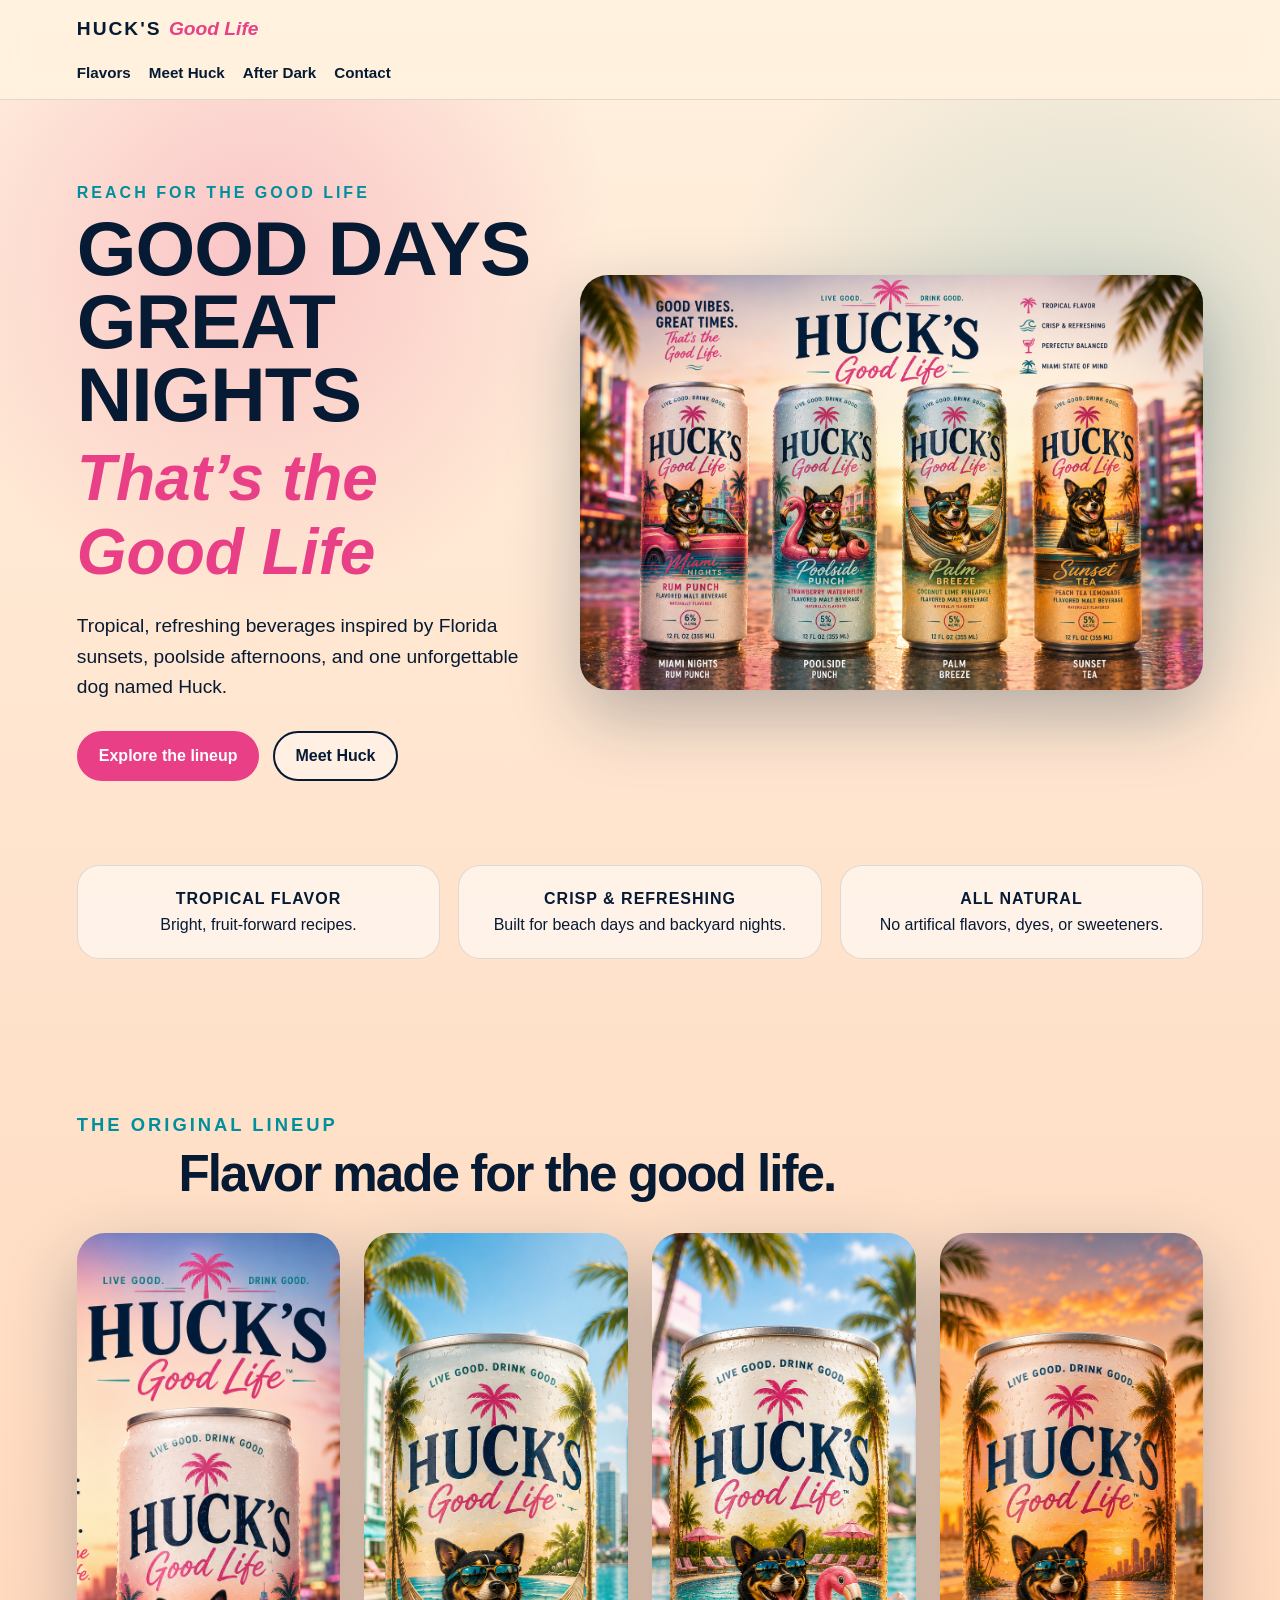
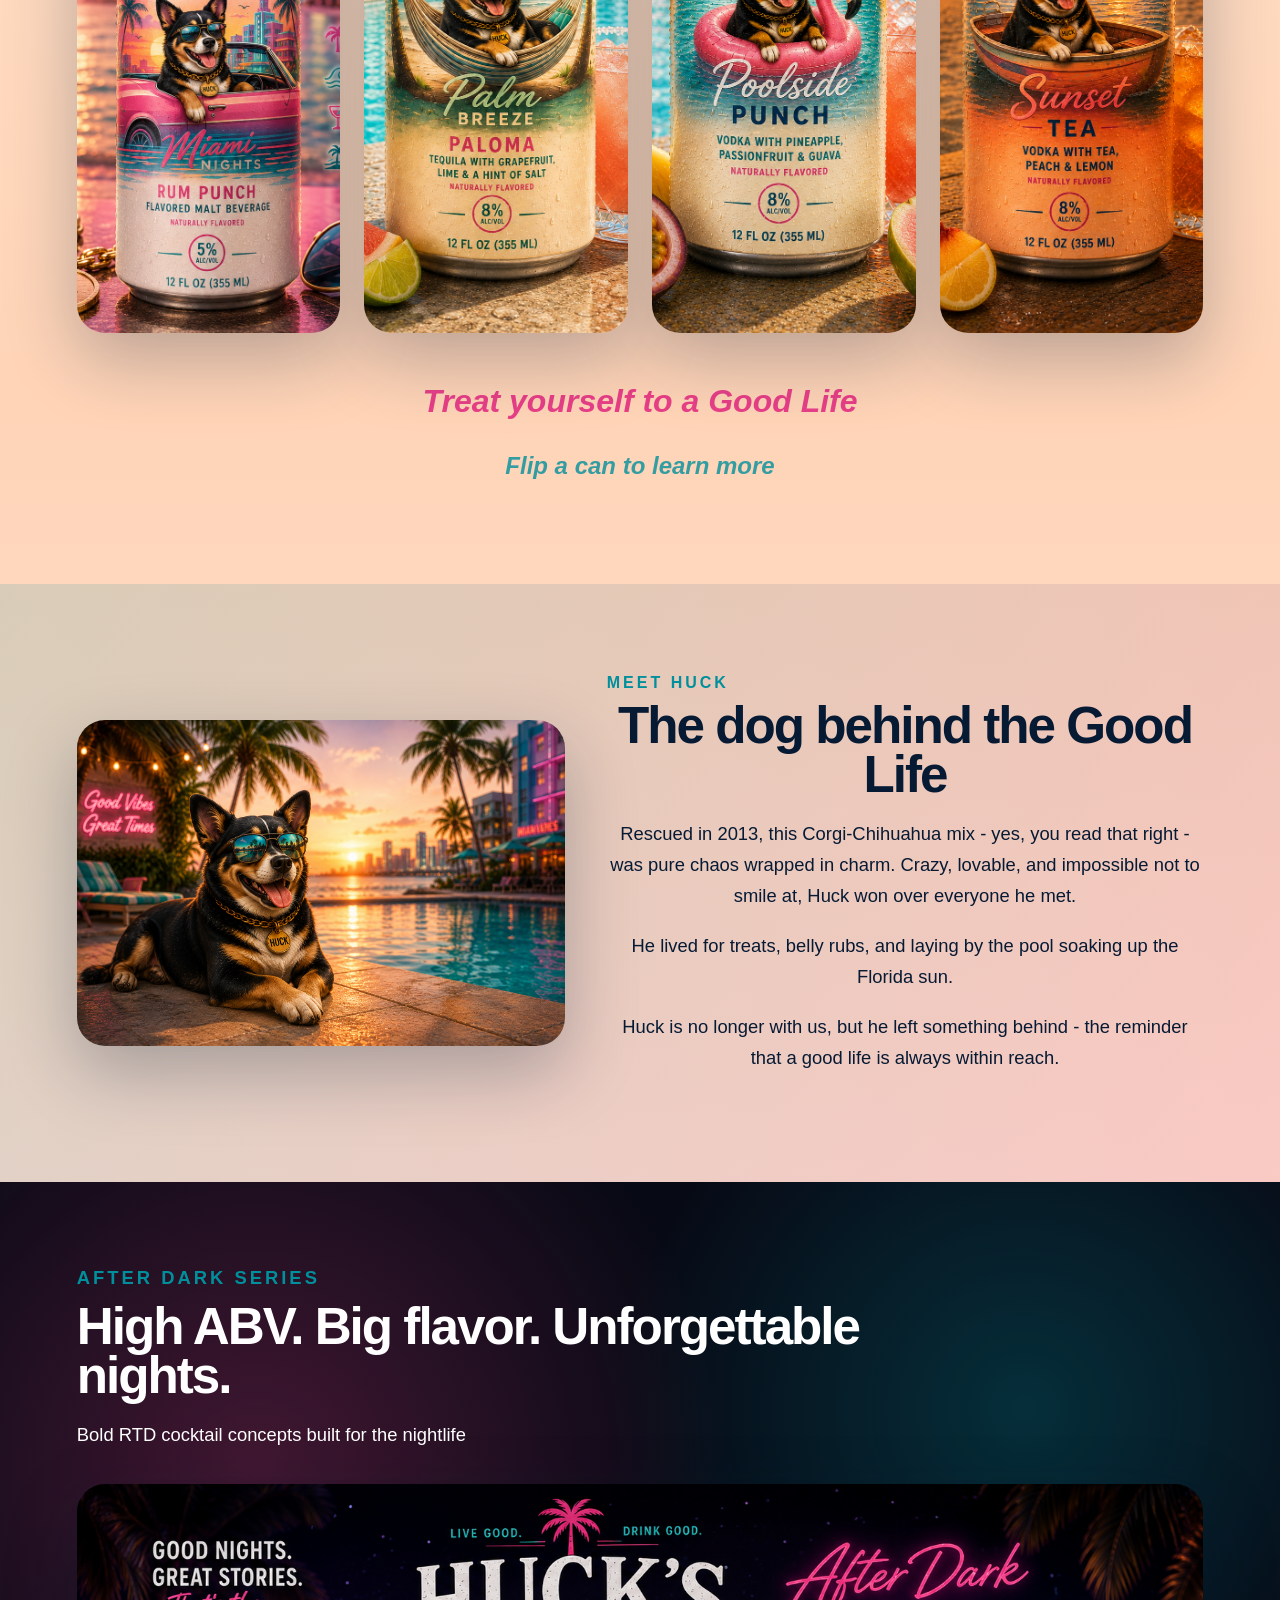
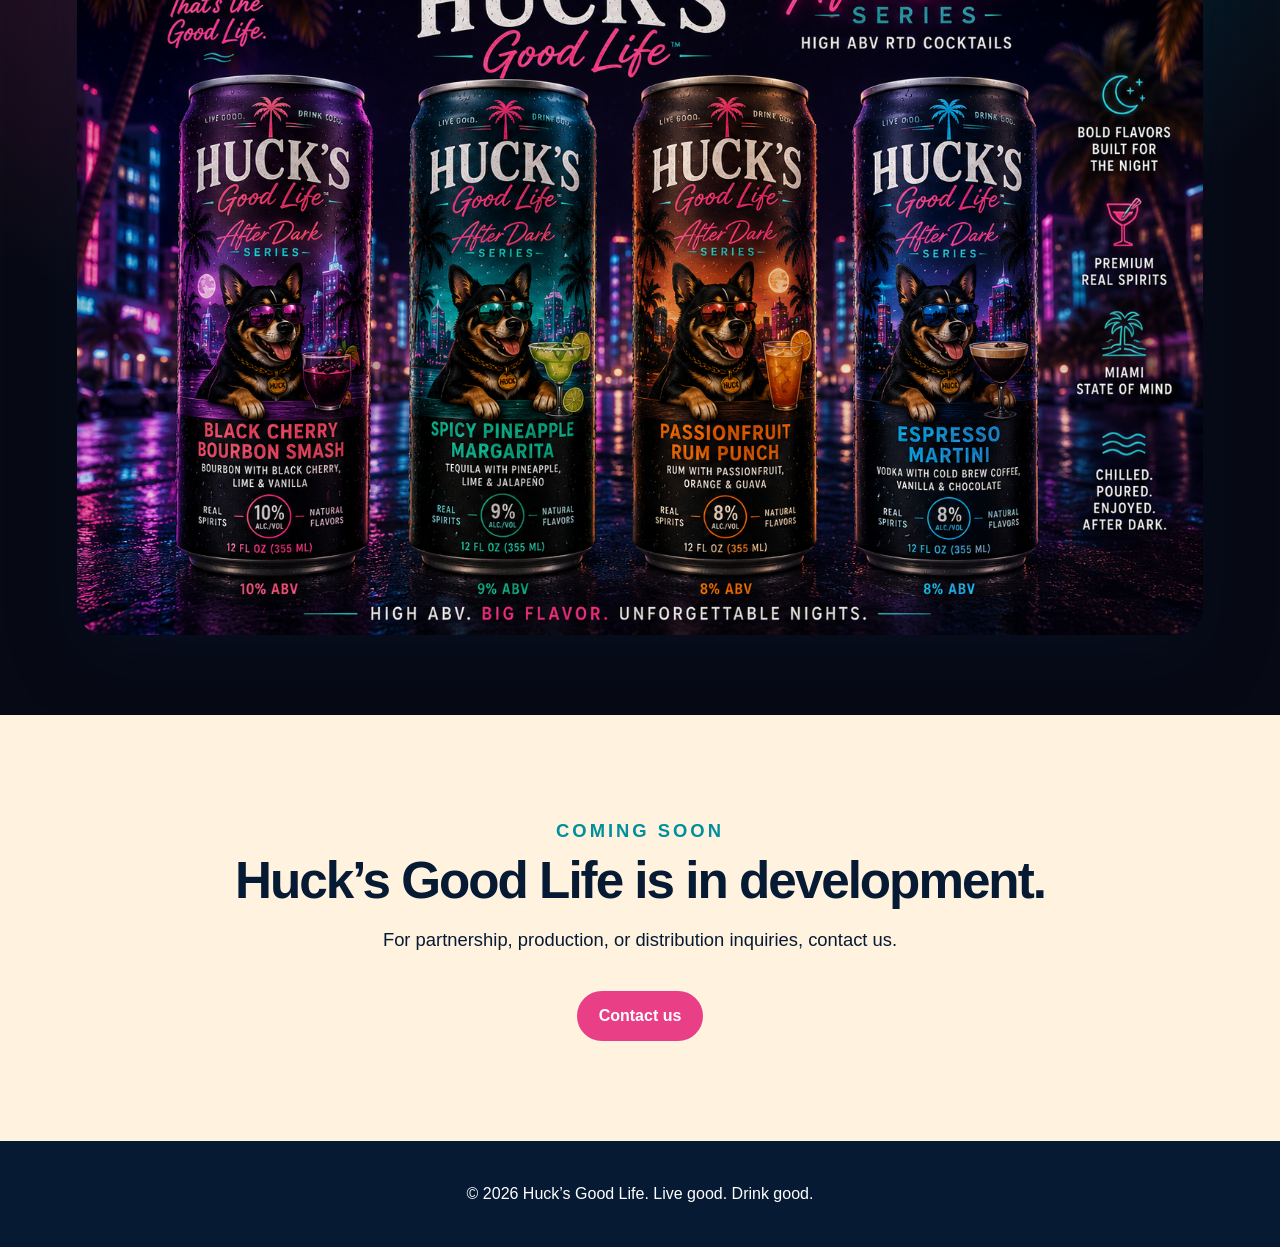
==== index.html @ 3f075ed3 "Update index.html" ====
<!DOCTYPE html>
<html lang="en">
<head>
  <meta charset="UTF-8" />
  <meta name="viewport" content="width=device-width, initial-scale=1.0" />
  <title>Huck's Good Life</title>
  <link rel="stylesheet" href="styles.css" />
</head>
<body>
  <header class="site-header">
    <a class="brand" href="#">HUCK'S <span>Good Life</span></a>
    <nav>
      <a href="#flavors">Flavors</a>
      <a href="#story">Meet Huck</a>
      <a href="#after-dark">After Dark</a>
      <a href="#contact">Contact</a>
    </nav>
  </header>

  <main>
    <section class="hero">
      <div class="hero-copy">
        <p class="eyebrow">Reach for the Good Life</p>
        <h1>
          <span>Good Days</span>
          <span>Great Nights</span>
        </h1>
        <p class="script">That’s the Good Life</p>
        <p class="intro">
          Tropical, refreshing beverages inspired by Florida sunsets, 
          poolside afternoons, and one unforgettable dog named Huck.
        </p>
        <div class="buttons">
          <a class="button primary" href="#flavors">Explore the lineup</a>
          <a class="button secondary" href="#story">Meet Huck</a>
        </div>
      </div>
      <div class="hero-image">
        <img src="assets/hero-lineup.png" alt="Huck's Good Life beverage lineup" />
      </div>
    </section>

    <section class="feature-row">
      <div>
        <strong>Tropical flavor</strong>
        <span>Bright, fruit-forward recipes.</span>
      </div>
      <div>
        <strong>Crisp & refreshing</strong>
        <span>Built for beach days and backyard nights.</span>
      </div>
      <div>
        <strong>All Natural</strong>
        <span>No artifical flavors, dyes, or sweeteners.</span>
      </div>
    </section>

    <section id="flavors" class="section">
      <div class="section-heading">
        <p class="eyebrow">The original lineup</p>
        <h2>Flavor made for the good life.</h2>
      </div>

    <div class="cards">
      <article class="flip-card">
  <div class="flip-card-inner">
    
    <div class="flip-card-front">
      <img src="assets/miami-nights.png" alt="Miami Nights Rum Punch can" />
    </div>

    <div class="flip-card-back">
      <p class="tag">Flavored Malt Beverage</p>
      <h3>Miami Nights</h3>
      <p>A tropical rum punch profile with sunset color and poolside energy</p>
    </div>

  </div>
</article>

        <article class="flip-card">
  <div class="flip-card-inner">
    
    <div class="flip-card-front">
      <img src="assets/palm-breeze.png" alt="Palm Breeze can" />
    </div>

    <div class="flip-card-back">
      <p class="tag">Flavored Malt Beverage</p>
      <h3>Palm Breeze</h3>
      <p>Crisp Grapefruit and Lime with a touch of sweetneess, inspired by the iconic Mexican Paloma</p>
    </div>

  </div>
</article>

       <article class="flip-card">
  <div class="flip-card-inner">
    
    <div class="flip-card-front">
      <img src="assets/poolside-punch.png" alt="Poolside Punch can" />
    </div>

    <div class="flip-card-back">
      <p class="tag">Flavored Malt Beverage</p>
      <h3>Poolside Punch</h3>
      <p>Strawberry, watermelon, and tropical punch flavor made for poolside sipping.</p>
    </div>

  </div>
</article>

        <article class="flip-card">
  <div class="flip-card-inner">
    
    <div class="flip-card-front">
      <img src="assets/sunset-tea2.png" alt="Sunset Tea can" />
    </div>

    <div class="flip-card-back">
      <p class="tag">Flavored Malt Beverage</p>
      <h3>Sunset Tea</h3>
      <p>Smooth Tea, ripe peach, and bright lemon for a refreshing twist on a classic.</p>
    </div>

  </div>
</article>
      </div>
      <div class="lineup-footer">
        <p>Treat yourself to a Good Life</p>
        <p class="flip-instruction">Flip a can to learn more</p>
      </div>
    </section>

    <section id="story" class="story-section">
      <div class="story-image">
        <img src="assets/huck-by-pool.png" alt="Huck by the Pool" />
      </div>
      <div class="story-copy">
        <p class="eyebrow">Meet Huck</p>
        <h2>The dog behind the Good Life</h2>
        <p>
          Rescued in 2013, this Corgi-Chihuahua mix - yes, you read that right - was pure chaos wrapped in charm. Crazy, lovable, and impossible not to smile at, Huck won over everyone he met.
        </p>
        <p>
          He lived for treats, belly rubs, and laying by the pool soaking up the Florida sun.
        </p>
        <p>
          Huck is no longer with us, but he left something behind - the reminder that a good life
          is always within reach.
        </p>
      </div>
    </section>

    <section id="after-dark" class="section dark">
      <div class="section-heading">
        <p class="eyebrow">After Dark Series</p>
        <h4>High ABV. Big flavor. Unforgettable nights.</h4>
        <p>Bold RTD cocktail concepts built for the nightlife</p>
      </div>
      <img class="wide-image" src="assets/after-dark-series.png" alt="Huck's Good Life After Dark Series cans" />
    </section>
  
    <section id="contact" class="contact">
      <p class="eyebrow">Coming soon</p>
      <h2>Huck’s Good Life is in development.</h2>
      <p>For partnership, production, or distribution inquiries, contact us.</p>
      <a class="button primary" href="mailto:hello@example.com">Contact us</a>
    </section>
  </main>

  <footer>
    <p>© 2026 Huck’s Good Life. Live good. Drink good.</p>
  </footer>
  <script>
document.querySelectorAll('.flip-card').forEach(card => {
  card.addEventListener('click', () => {
    card.classList.toggle('flipped');
  });
});
</script>
</body>
</html>
---- styles.css ----
:root {
  --navy: #061a34;
  --pink: #e83f87;
  --teal: #008f9c;
  --sunset: #ffb36b;
  --cream: #fff2df;
  --sand: #f7d7b0;
  --dark: #070914;
}

* { box-sizing: border-box; }

html {
  scroll-padding-top: 90px;
}

body {
  margin: 0;
  font-family: Arial, Helvetica, sans-serif;
  color: var(--navy);
  background: linear-gradient(180deg, #fff0de 0%, #ffd4b7 45%, #f7fbff 100%);
}

img { max-width: 100%; display: block; }

.site-header {
  position: sticky;
  top: 0;
  z-index: 10;
  display: flex;
  justify-content: space-between;
  align-items: center;
  gap: 24px;
  padding: 18px 6vw;
  background: rgba(255, 242, 223, 0.88);
  backdrop-filter: blur(12px);
  border-bottom: 1px solid rgba(6, 26, 52, 0.12);
}

.brand {
  text-decoration: none;
  color: var(--navy);
  font-weight: 900;
  letter-spacing: 2px;
  font-size: 1.2rem;
}

.brand span {
  color: var(--pink);
  font-style: italic;
  letter-spacing: 0;
}

nav {
  display: flex;
  gap: 18px;
  flex-wrap: wrap;
}

nav a {
  color: var(--navy);
  text-decoration: none;
  font-weight: 700;
  font-size: 0.95rem;
}

.hero {
  min-height: 85vh;
  display: grid;
  grid-template-columns: 0.85fr 1.15fr;
  gap: 42px;
  align-items: center;
  padding: 70px 6vw;
  background:
    radial-gradient(circle at 20% 20%, rgba(232, 63, 135, 0.23), transparent 30%),
    radial-gradient(circle at 85% 35%, rgba(0, 143, 156, 0.18), transparent 32%);
}

.eyebrow {
  text-transform: uppercase;
  letter-spacing: 3px;
  color: var(--teal);
  font-weight: 900;
  margin: 0 0 10px;
}

h1, h2, h3, h4 { margin: 0; line-height: 0.95; }

h1 {
  font-size: clamp(2rem, 6vw, 5rem);
  text-transform: uppercase;
  letter-spacing: -3px;
}

.hero h1 span {
  display: block;
}

h2 {
  font-size: clamp(1.3rem, 4vw, 3.8rem);
  letter-spacing: -2px;
  text-align: center;
}

h4 {
  font-size: clamp(1.3rem, 4vw, 3.8rem);
  letter-spacing: -2px;
}

.script {
  color: var(--pink);
  font-size: clamp(2rem, 5vw, 4.2rem);
  font-style: italic;
  font-weight: 800;
  margin: 10px 0 22px;
}

.intro {
  font-size: 1.2rem;
  line-height: 1.6;
  max-width: 620px;
}

.buttons {
  display: flex;
  gap: 14px;
  flex-wrap: wrap;
  margin-top: 28px;
}

.button {
  display: inline-block;
  padding: 14px 20px;
  border-radius: 999px;
  text-decoration: none;
  font-weight: 900;
  border: 2px solid var(--navy);
}

.primary {
  background: var(--pink);
  color: white;
  border-color: var(--pink);
}

.secondary {
  color: var(--navy);
  background: rgba(255, 255, 255, 0.4);
}

.hero-image img, .wide-image, .card, .story-image img {
  border-radius: 28px;
  box-shadow: 0 26px 70px rgba(6, 26, 52, 0.28);
}

.feature-row {
  display: grid;
  grid-template-columns: repeat(3, 1fr);
  gap: 18px;
  padding: 0 6vw 70px;
  text-align: center;
}

.feature-row div {
  background: rgba(255,255,255,0.55);
  border: 1px solid rgba(6, 26, 52, 0.12);
  padding: 24px;
  border-radius: 22px;
}

.feature-row strong {
  display: block;
  text-transform: uppercase;
  letter-spacing: 1px;
  margin-bottom: 8px;
}

.section {
  padding: 80px 6vw;
}

.section-heading {
  max-width: 860px;
  margin-bottom: 34px;
}

.cards {
  display: grid;
  grid-template-columns: repeat(4, 1fr);
  gap: 24px;
  justify-items: center;
}

.card {
  overflow: hidden;
  background: var(--cream);
}

.card-copy {
  padding: 24px;
}

.card h3 {
  font-size: 1.8rem;
  margin-bottom: 10px;
}

.tag {
  color: var(--pink);
  text-transform: uppercase;
  font-weight: 900;
  letter-spacing: 1.5px;
  font-size: 0.8rem;
}

.story-section {
  display: grid;
  grid-template-columns: 0.9fr 1.1fr;
  gap: 42px;
  align-items: center;
  padding: 90px 6vw;
  background: linear-gradient(135deg, rgba(0,143,156,0.15), rgba(232,63,135,0.14));
}

.story-copy p:not(.eyebrow), .contact p, .section-heading p {
  font-size: 1.15rem;
  line-height: 1.7;
}
.story-copy p:not(.eyebrow) {
  text-align: center;
}

.dark {
  color: white;
  background:
    radial-gradient(circle at 20% 25%, rgba(232, 63, 135, 0.26), transparent 35%),
    radial-gradient(circle at 80% 20%, rgba(0, 143, 156, 0.28), transparent 30%),
    var(--dark);
}

.contact {
  text-align: center;
  padding: 100px 6vw;
  background: var(--cream);
}

.contact .button { margin-top: 18px; }

footer {
  padding: 28px 6vw;
  background: var(--navy);
  color: white;
  text-align: center;
}

.flip-card {
  background: transparent;
  width: 100%;
  max-width: 420px;
  height: 700px;
  perspective: 1000px;
  cursor: pointer;
}

.flip-card-inner {
  position: relative;
  width: 100%;
  height: 100%;
  transition: transform 1.7s ease;
  transform-style: preserve-3d;
}

@media (hover: hover) {
  .flip-card:hover .flip-card-inner {
    transform: rotateY(-180deg);
  }
}

.flip-card.flipped .flip-card-inner {
  transform: rotateY(-180deg);
}

.flip-card-front,
.flip-card-back {
  position: absolute;
  inset: 0;
  border-radius: 28px;
  overflow: hidden;
  backface-visibility: hidden;
  box-shadow: 0 26px 70px rgba(6, 26, 52, 0.28);
}

.flip-card-front img {
  width: 100%;
  height: 100%;
  object-fit: cover;
}

.flip-card-back {
  background: linear-gradient(
    180deg,
    #F5EEDC 0%,
    #E8D6B8 100%
  );
  color: var(--navy);
  transform: rotateY(-180deg);
  display: flex;
  flex-direction: column;
  justify-content: center;
  padding: 28px;
  text-align: center;
}

.lineup-footer {
  text-align: center;
  margin-top: 50px;
}

.lineup-footer p {
  font-size: 2rem;
  font-weight: 800;
  font-style: italic;
  color: var(--pink);
}

.lineup-footer .flip-instruction {
  font-size: 1.5rem;
  color: var(--teal);
  font-style: italic;
  opacity: 0.8;
}

@media (max-width: 900px) {
  .hero, .story-section, .feature-row, .cards {
    grid-template-columns: 1fr;
  }
  .flip-card {
    max-width: 320px;
    height: 580px;
    margin: 0 auto;
  }
  }

  .site-header {
    align-items: flex-start;
    flex-direction: column;
  }

  h1 { letter-spacing: -1px;}
}
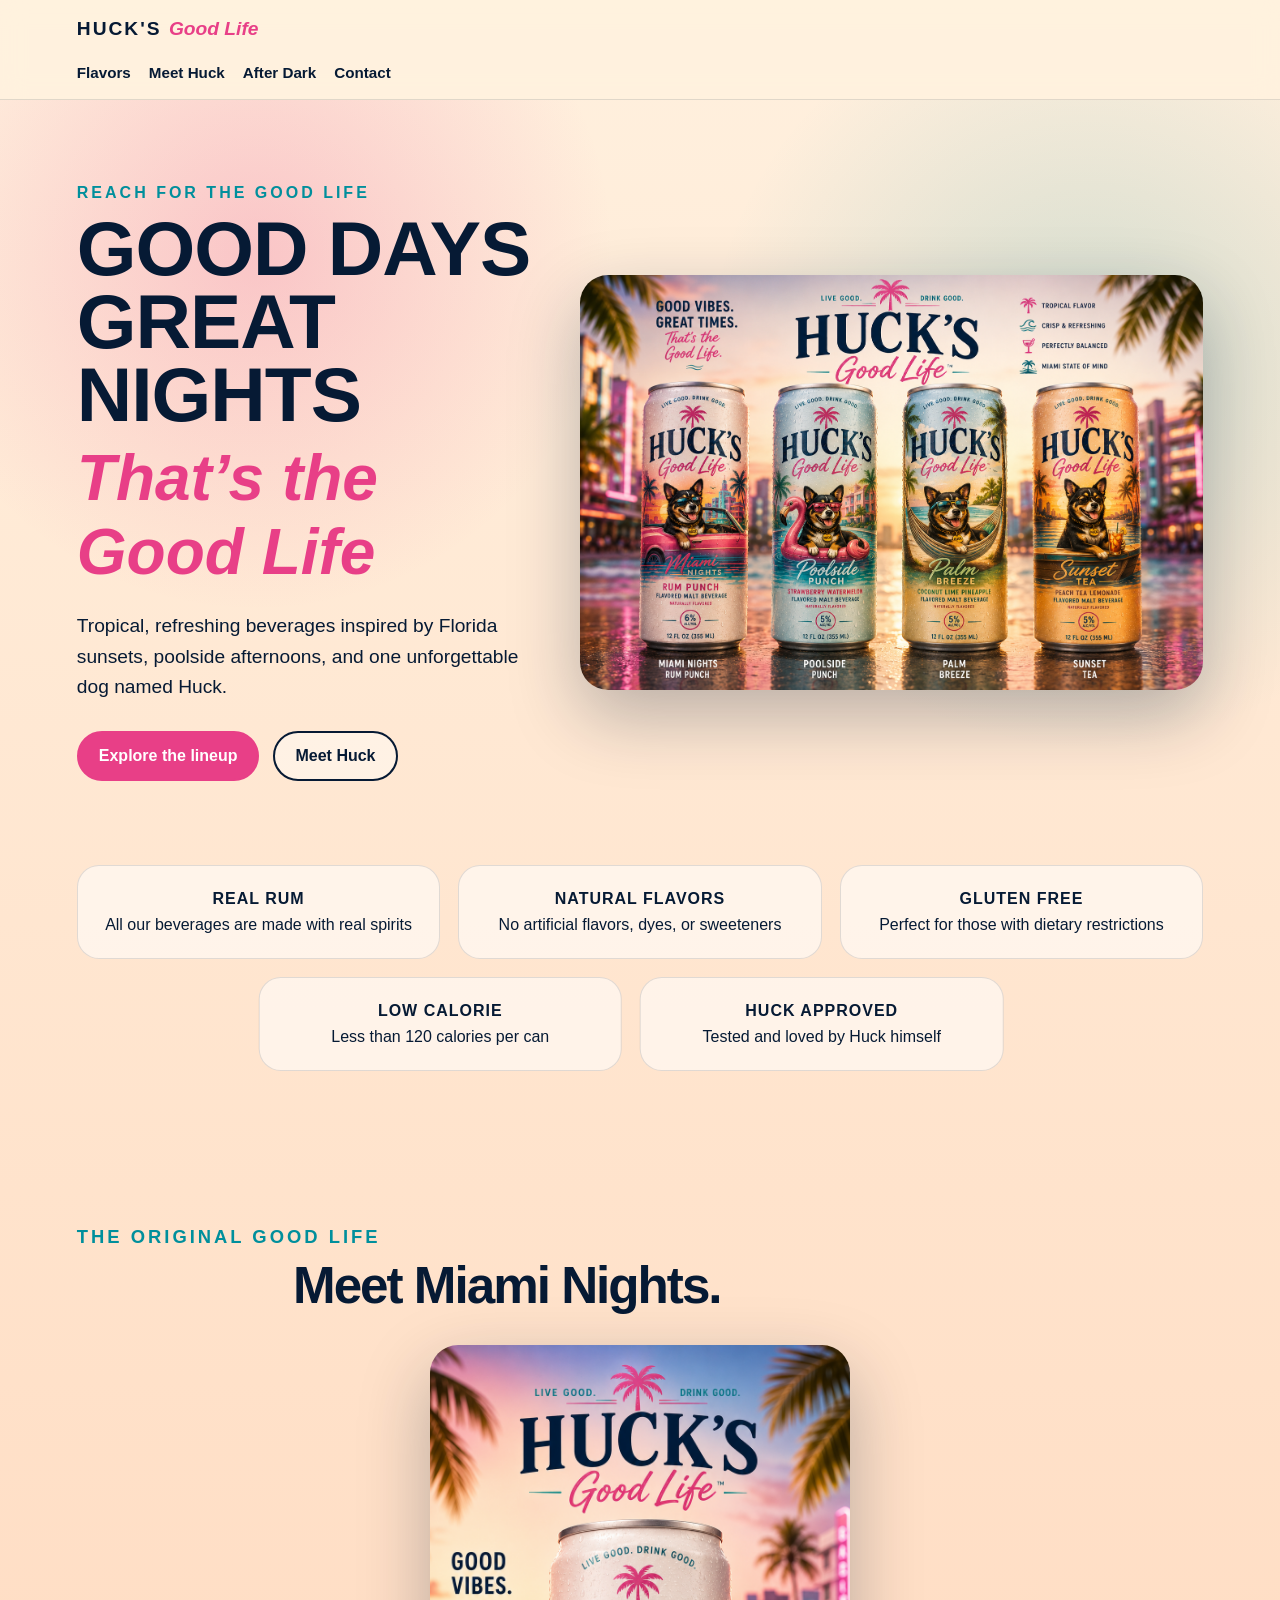
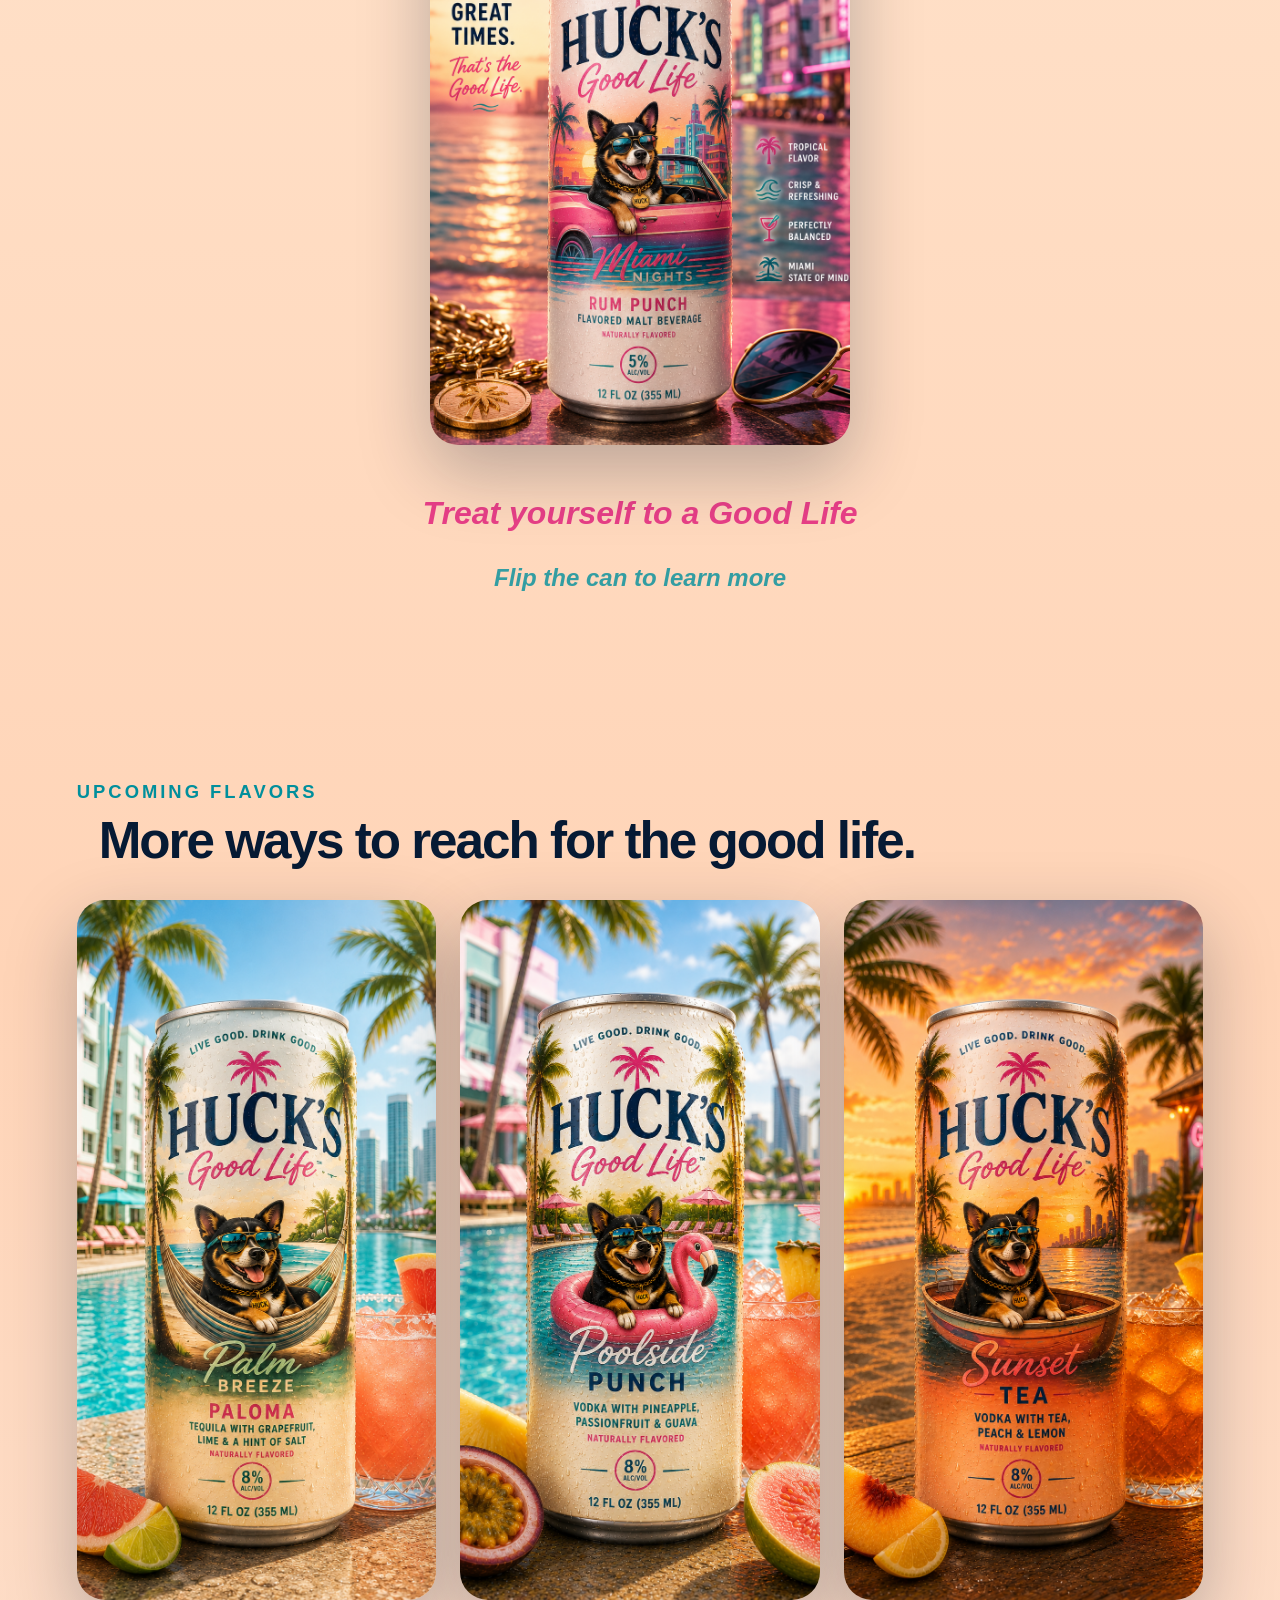
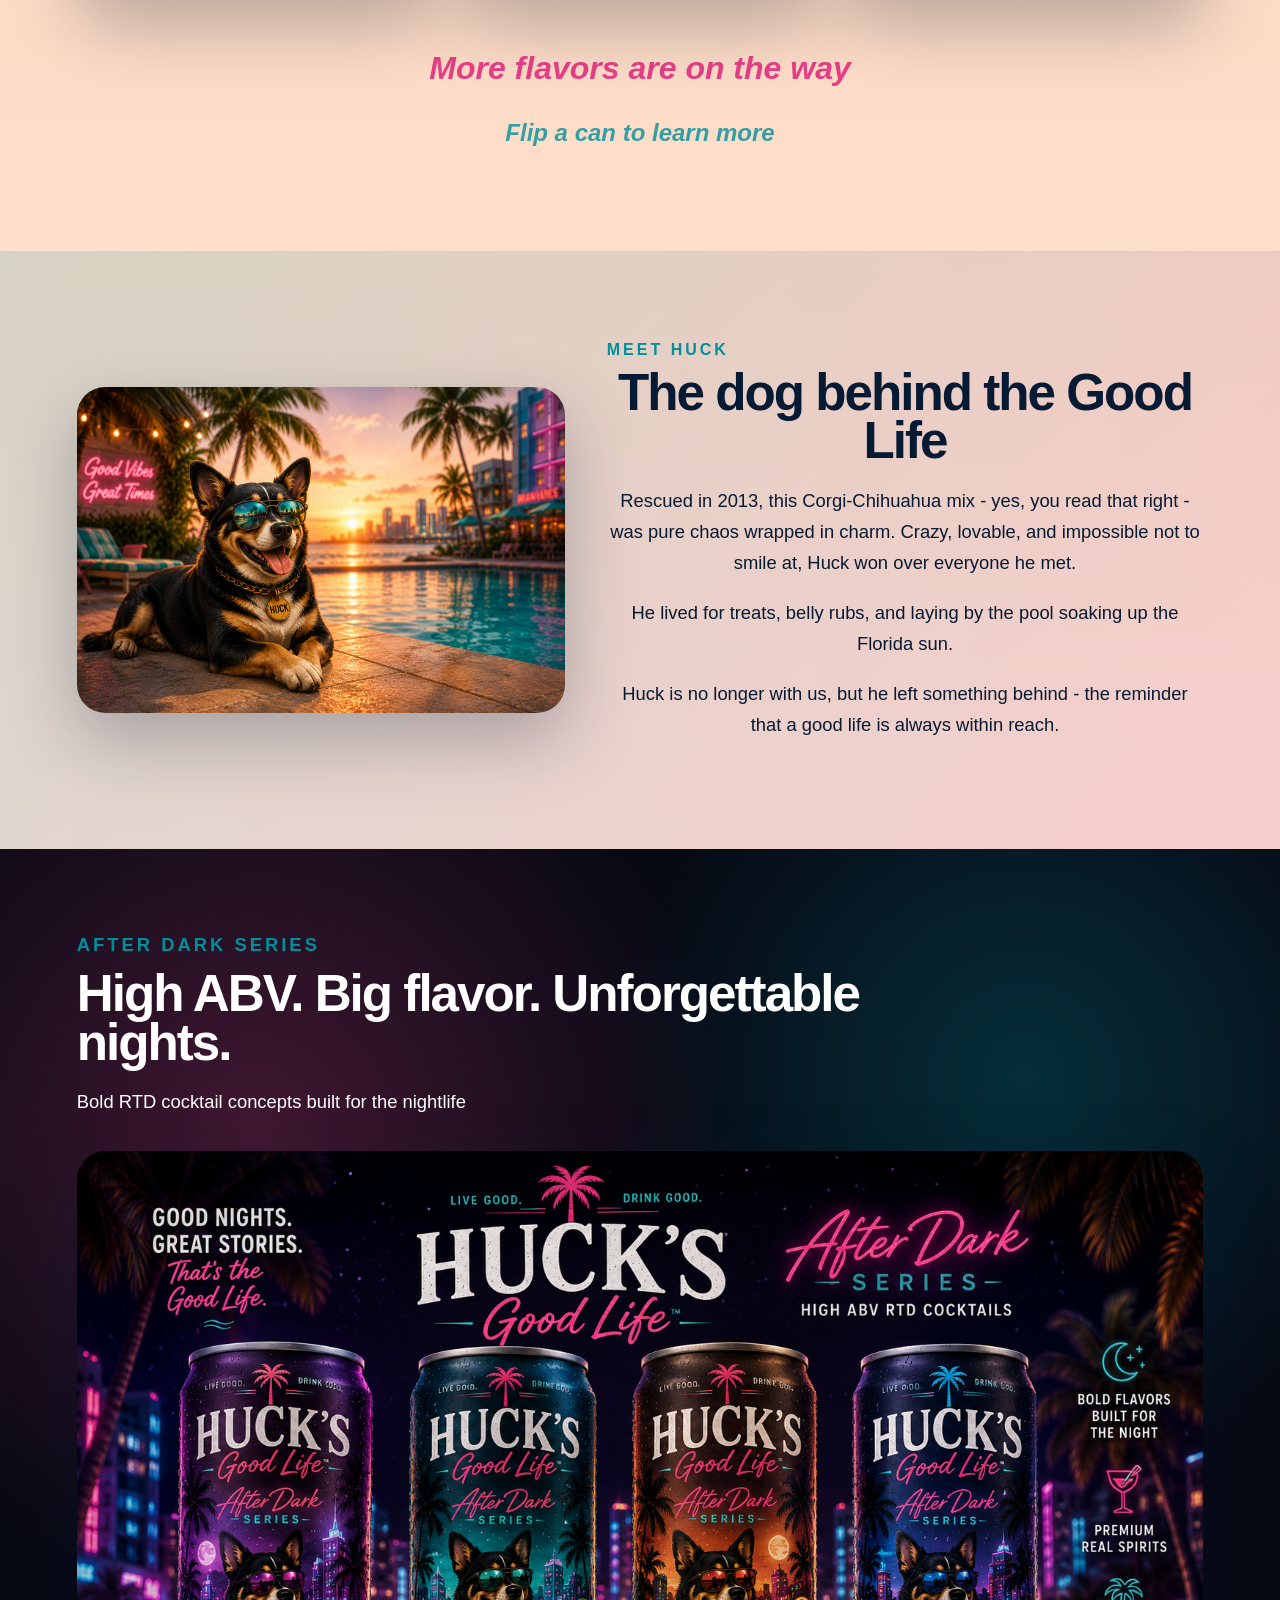
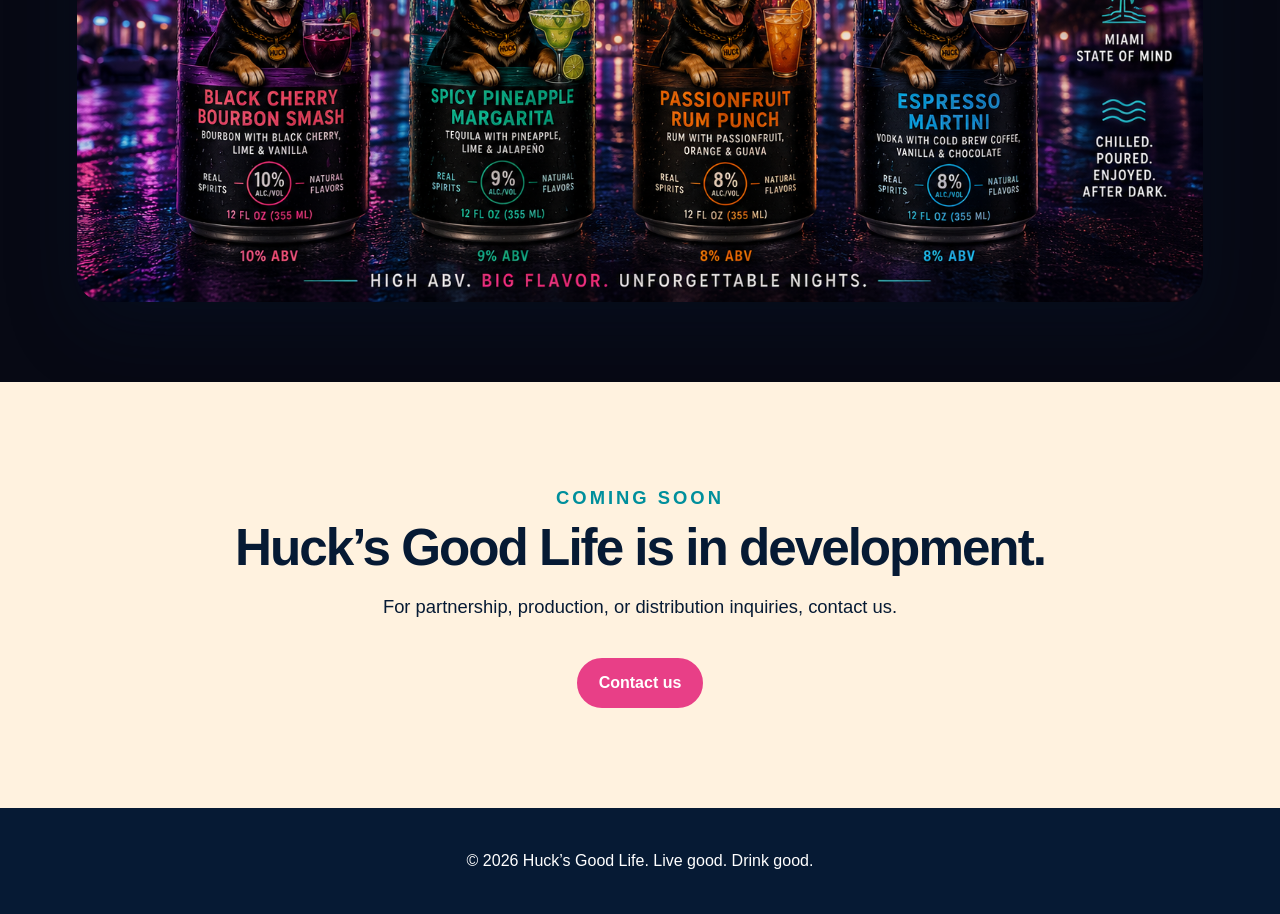
==== commit 2281a49a: "Seperate original and upcoming flavor sections" ====
--- a/index.html
+++ b/index.html
@@ -42,95 +42,142 @@
 
     <section class="feature-row">
       <div>
-        <strong>Tropical flavor</strong>
-        <span>Bright, fruit-forward recipes.</span>
-      </div>
-      <div>
-        <strong>Crisp & refreshing</strong>
-        <span>Built for beach days and backyard nights.</span>
-      </div>
-      <div>
-        <strong>All Natural</strong>
-        <span>No artifical flavors, dyes, or sweeteners.</span>
-      </div>
-    </section>
-
-    <section id="flavors" class="section">
-      <div class="section-heading">
-        <p class="eyebrow">The original lineup</p>
-        <h2>Flavor made for the good life.</h2>
-      </div>
-
-    <div class="cards">
-      <article class="flip-card">
-  <div class="flip-card-inner">
-    
-    <div class="flip-card-front">
-      <img src="assets/miami-nights.png" alt="Miami Nights Rum Punch can" />
-    </div>
-
-    <div class="flip-card-back">
-      <p class="tag">Flavored Malt Beverage</p>
-      <h3>Miami Nights</h3>
-      <p>A tropical rum punch profile with sunset color and poolside energy</p>
-    </div>
-
-  </div>
-</article>
-
-        <article class="flip-card">
-  <div class="flip-card-inner">
-    
-    <div class="flip-card-front">
-      <img src="assets/palm-breeze.png" alt="Palm Breeze can" />
-    </div>
-
-    <div class="flip-card-back">
-      <p class="tag">Flavored Malt Beverage</p>
-      <h3>Palm Breeze</h3>
-      <p>Crisp Grapefruit and Lime with a touch of sweetneess, inspired by the iconic Mexican Paloma</p>
-    </div>
-
-  </div>
-</article>
-
-       <article class="flip-card">
-  <div class="flip-card-inner">
-    
-    <div class="flip-card-front">
-      <img src="assets/poolside-punch.png" alt="Poolside Punch can" />
-    </div>
-
-    <div class="flip-card-back">
-      <p class="tag">Flavored Malt Beverage</p>
-      <h3>Poolside Punch</h3>
-      <p>Strawberry, watermelon, and tropical punch flavor made for poolside sipping.</p>
-    </div>
-
-  </div>
-</article>
-
-        <article class="flip-card">
-  <div class="flip-card-inner">
-    
-    <div class="flip-card-front">
-      <img src="assets/sunset-tea2.png" alt="Sunset Tea can" />
-    </div>
-
-    <div class="flip-card-back">
-      <p class="tag">Flavored Malt Beverage</p>
-      <h3>Sunset Tea</h3>
-      <p>Smooth Tea, ripe peach, and bright lemon for a refreshing twist on a classic.</p>
-    </div>
-
-  </div>
-</article>
-      </div>
-      <div class="lineup-footer">
-        <p>Treat yourself to a Good Life</p>
-        <p class="flip-instruction">Flip a can to learn more</p>
-      </div>
-    </section>
+        <strong>Real Rum</strong>
+        <span>All our beverages are made with real spirits</span>
+      </div>
+      <div>
+        <strong>Natural Flavors</strong>
+        <span>No artificial flavors, dyes, or sweeteners</span>
+      </div>
+      <div>
+        <strong>Gluten Free</strong>
+        <span>Perfect for those with dietary restrictions</span>
+      </div>
+      <div>
+        <strong>Low Calorie</strong>
+        <span>Less than 120 calories per can</span>
+      </div>
+      <div>
+        <strong>Huck Approved</strong>
+        <span>Tested and loved by Huck himself</span>
+      </div>
+    </section>
+
+  <section id="flavors" class="section">
+  <div class="section-heading">
+    <p class="eyebrow">The Original Good Life</p>
+    <h2>Meet Miami Nights.</h2>
+  </div>
+
+  <div class="cards original-lineup">
+    <article class="flip-card">
+      <div class="flip-card-inner">
+
+        <div class="flip-card-front">
+          <img
+            src="assets/miami-nights.png"
+            alt="Miami Nights Rum Punch can"
+          />
+        </div>
+
+        <div class="flip-card-back">
+          <p class="tag">Made With Real Rum</p>
+          <h3>Miami Nights</h3>
+          <p>
+            A tropical rum punch profile with sunset color and
+            poolside energy.
+          </p>
+        </div>
+
+      </div>
+    </article>
+  </div>
+
+  <div class="lineup-footer">
+    <p>Treat yourself to a Good Life</p>
+    <p class="flip-instruction">Flip the can to learn more</p>
+  </div>
+</section>
+
+<section id="upcoming-flavors" class="section">
+  <div class="section-heading">
+    <p class="eyebrow">Upcoming Flavors</p>
+    <h2>More ways to reach for the good life.</h2>
+  </div>
+
+  <div class="cards upcoming-lineup">
+    <article class="flip-card">
+      <div class="flip-card-inner">
+
+        <div class="flip-card-front">
+          <img
+            src="assets/palm-breeze.png"
+            alt="Palm Breeze can"
+          />
+        </div>
+
+        <div class="flip-card-back">
+          <p class="tag">Flavored Malt Beverage</p>
+          <h3>Palm Breeze</h3>
+          <p>
+            Crisp grapefruit and lime with a touch of sweetness,
+            inspired by the iconic Mexican Paloma.
+          </p>
+        </div>
+
+      </div>
+    </article>
+
+    <article class="flip-card">
+      <div class="flip-card-inner">
+
+        <div class="flip-card-front">
+          <img
+            src="assets/poolside-punch.png"
+            alt="Poolside Punch can"
+          />
+        </div>
+
+        <div class="flip-card-back">
+          <p class="tag">Flavored Malt Beverage</p>
+          <h3>Poolside Punch</h3>
+          <p>
+            Strawberry, watermelon, and tropical punch flavor made
+            for poolside sipping.
+          </p>
+        </div>
+
+      </div>
+    </article>
+
+    <article class="flip-card">
+      <div class="flip-card-inner">
+
+        <div class="flip-card-front">
+          <img
+            src="assets/sunset-tea2.png"
+            alt="Sunset Tea can"
+          />
+        </div>
+
+        <div class="flip-card-back">
+          <p class="tag">Flavored Malt Beverage</p>
+          <h3>Sunset Tea</h3>
+          <p>
+            Smooth tea, ripe peach, and bright lemon for a
+            refreshing twist on a classic.
+          </p>
+        </div>
+
+      </div>
+    </article>
+  </div>
+
+  <div class="lineup-footer">
+    <p>More flavors are on the way</p>
+    <p class="flip-instruction">Flip a can to learn more</p>
+  </div>
+</section>
 
     <section id="story" class="story-section">
       <div class="story-image">
--- a/styles.css
+++ b/styles.css
@@ -168,6 +168,16 @@
   border-radius: 22px;
 }
 
+.feature-row div:nth-child(4) {
+  grid-column: 1 / 2;
+  transform: translateX(50%);
+}
+
+.feature-row div:nth-child(5) {
+  grid-column: 2 / 3;
+  transform: translateX(50%);
+}
+
 .feature-row strong {
   display: block;
   text-transform: uppercase;
@@ -189,6 +199,16 @@
   grid-template-columns: repeat(4, 1fr);
   gap: 24px;
   justify-items: center;
+}
+
+.original-lineup {
+    grid-template-columns: minmax(320px, 420px);
+    justify-content: center;
+}
+
+.upcoming-lineup {
+    grid-template-columns: repeat(3, minmax(260px, 360px));
+    justify-content: center;
 }
 
 .card {
@@ -334,6 +354,12 @@
   .hero, .story-section, .feature-row, .cards {
     grid-template-columns: 1fr;
   }
+
+  .original-lineup,
+.upcoming-lineup {
+  grid-template-columns: 1fr;
+}
+
   .flip-card {
     max-width: 320px;
     height: 580px;
@@ -347,4 +373,4 @@
   }
 
   h1 { letter-spacing: -1px;}
-}
+
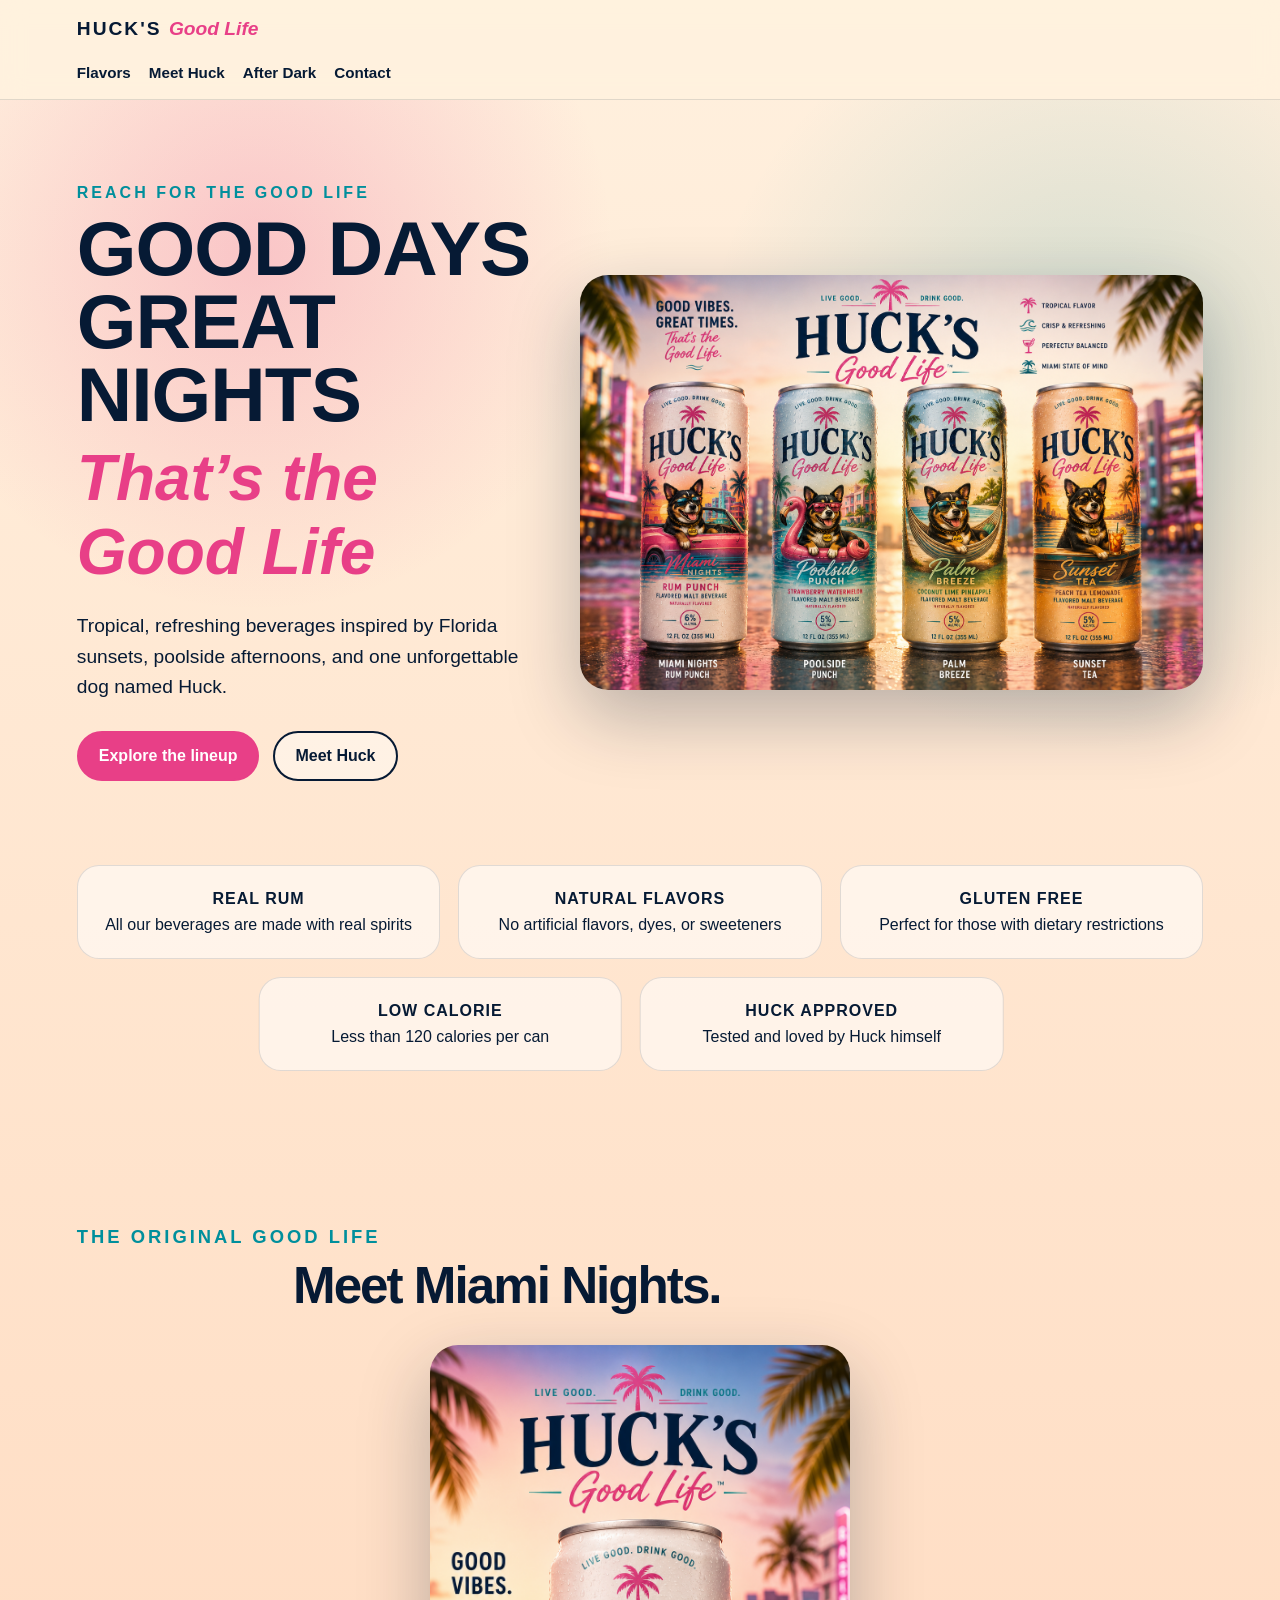
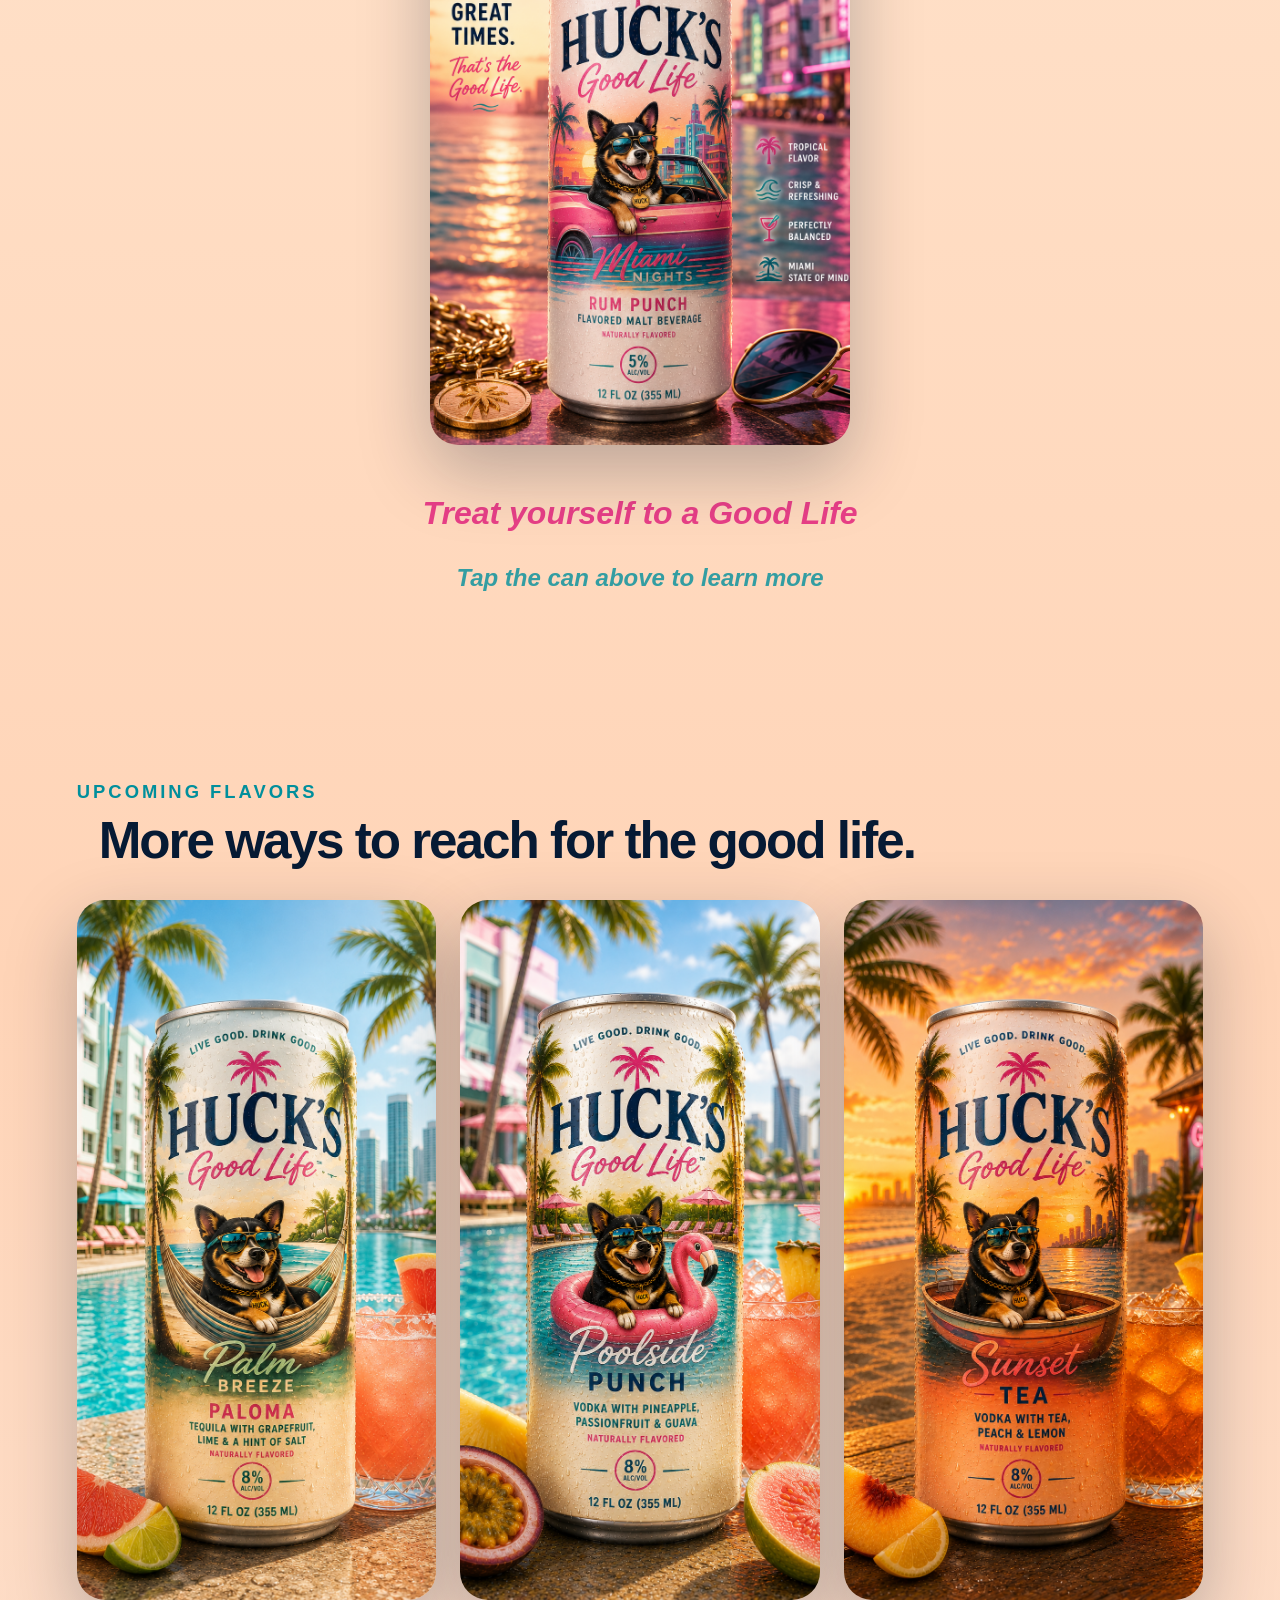
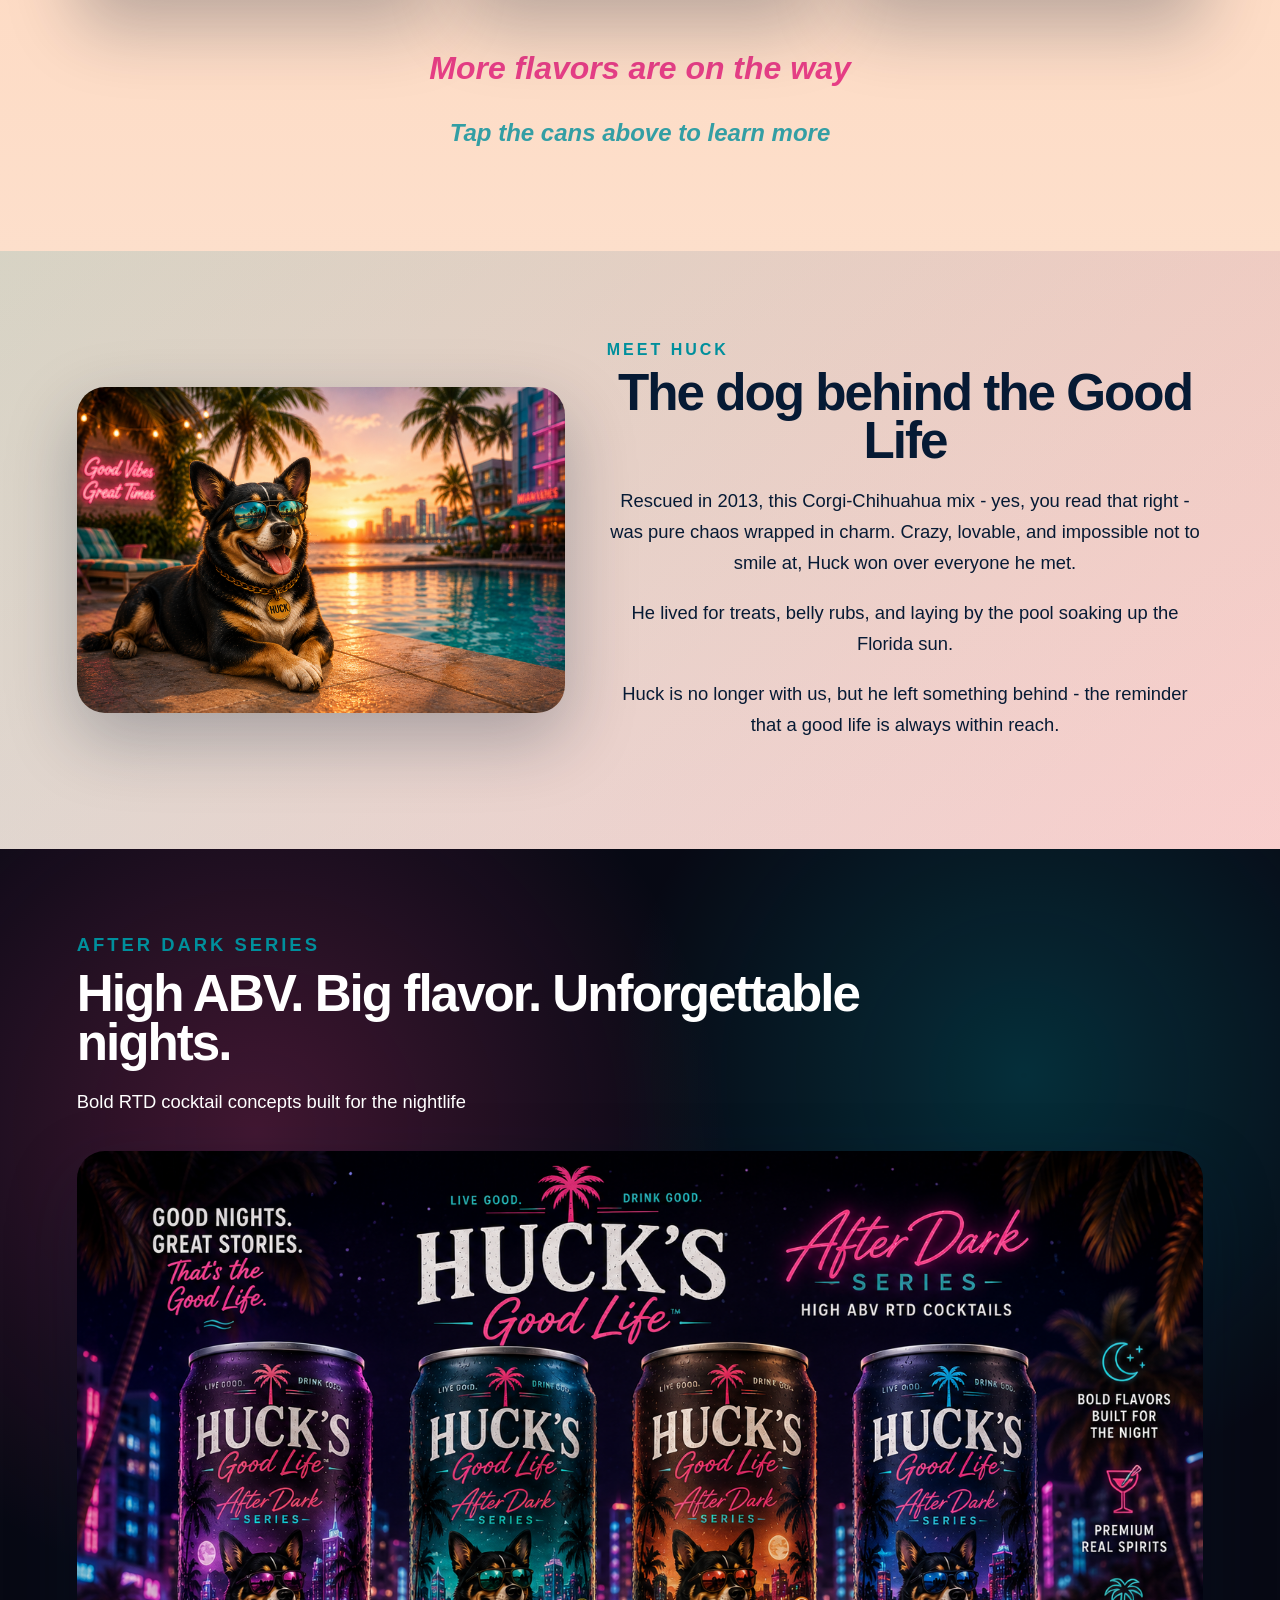
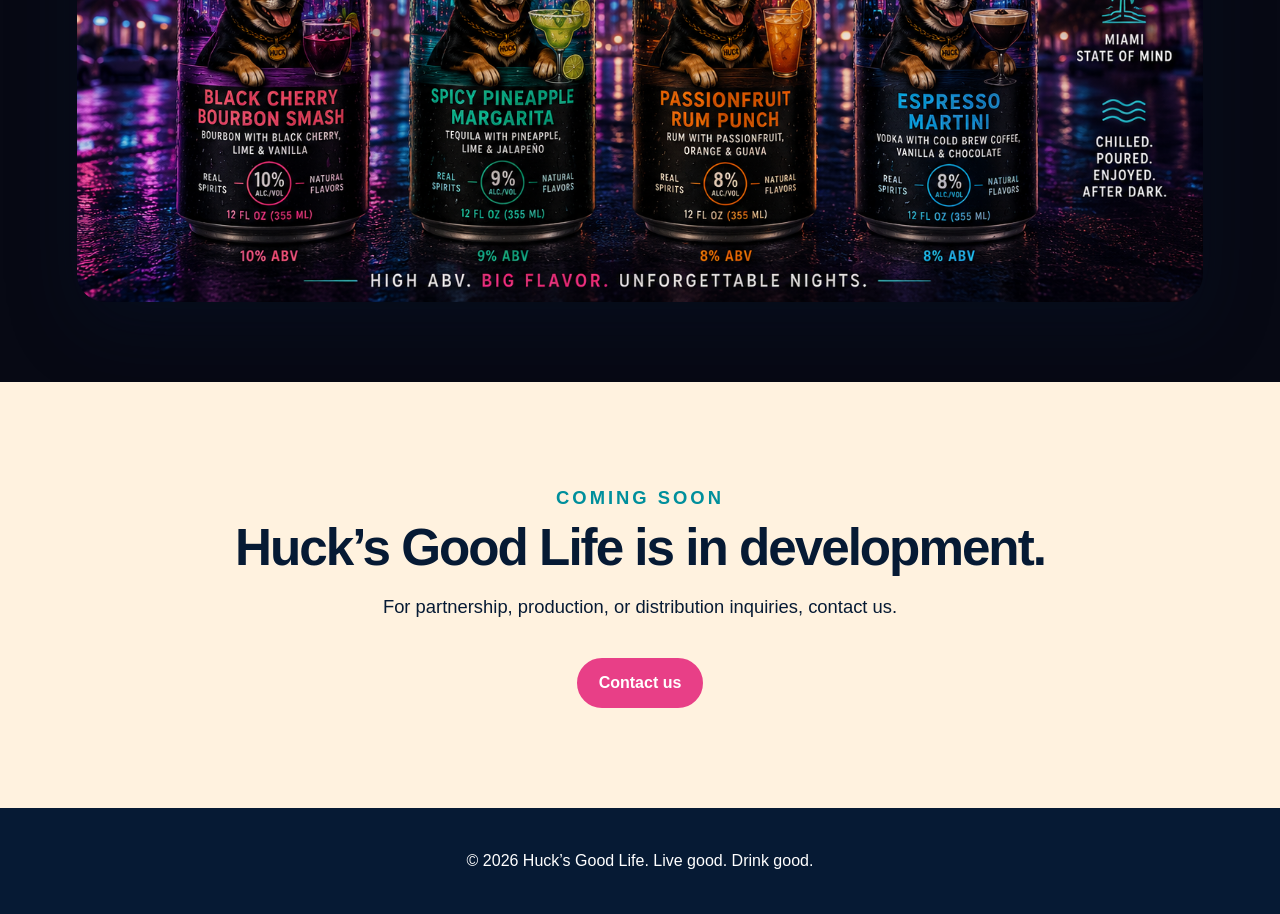
==== commit 52ba3681: "Fix feature cards on mobile" ====
--- a/index.html
+++ b/index.html
@@ -95,7 +95,7 @@
 
   <div class="lineup-footer">
     <p>Treat yourself to a Good Life</p>
-    <p class="flip-instruction">Flip the can to learn more</p>
+    <p class="flip-instruction">Tap the can above to learn more</p>
   </div>
 </section>
 
@@ -175,7 +175,7 @@
 
   <div class="lineup-footer">
     <p>More flavors are on the way</p>
-    <p class="flip-instruction">Flip a can to learn more</p>
+    <p class="flip-instruction">Tap the cans above to learn more</p>
   </div>
 </section>
 
--- a/styles.css
+++ b/styles.css
@@ -355,6 +355,12 @@
     grid-template-columns: 1fr;
   }
 
+.feature-row div:nth-child(4),
+.feature-row div:nth-child(5) {
+  grid-column: auto;
+  transform: none;
+}
+
   .original-lineup,
 .upcoming-lineup {
   grid-template-columns: 1fr;
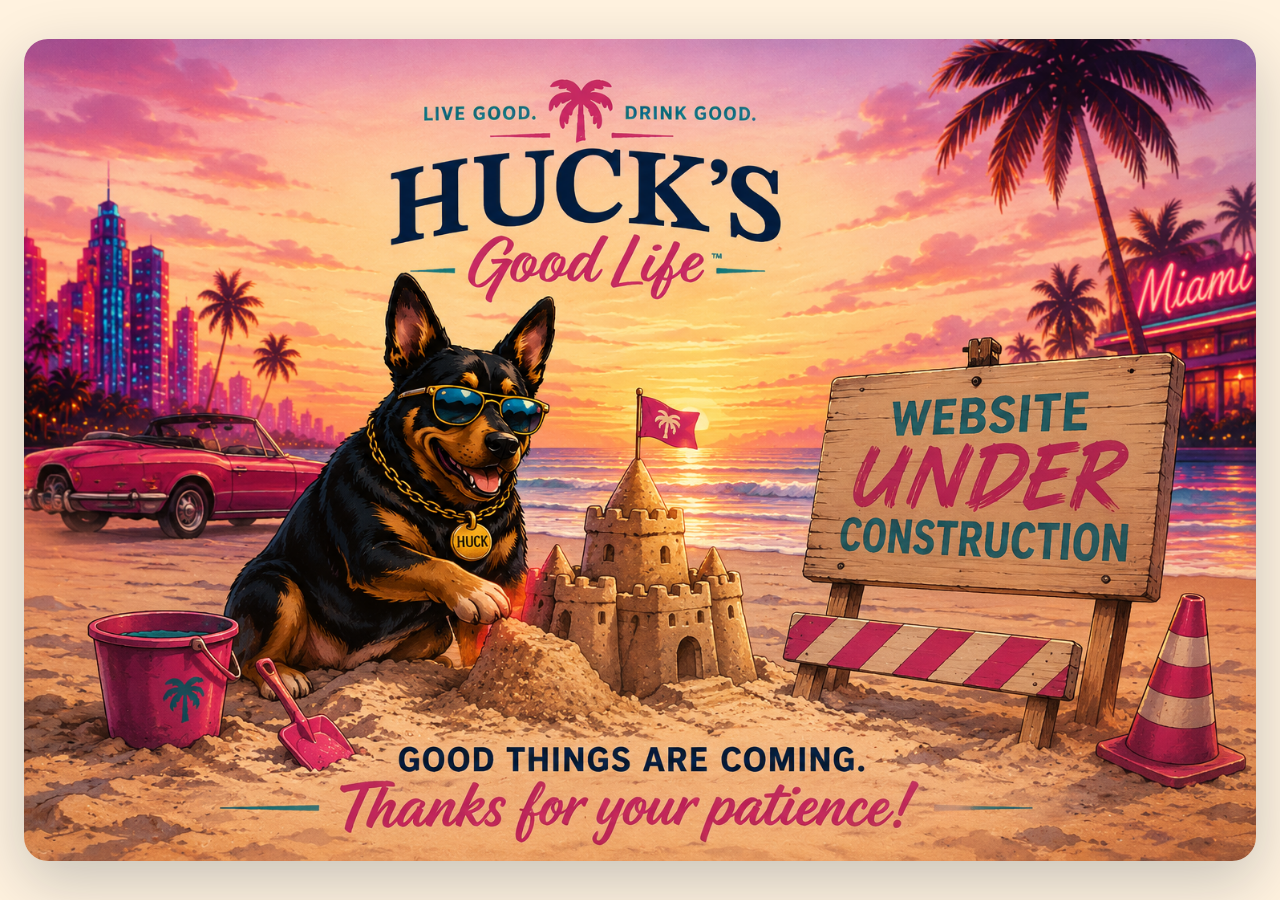
==== commit be1b1278: "Set construction page as temporary homepage" ====
--- a/index.html
+++ b/index.html
@@ -1,230 +1,20 @@
 <!DOCTYPE html>
 <html lang="en">
-<head>
-  <meta charset="UTF-8" />
-  <meta name="viewport" content="width=device-width, initial-scale=1.0" />
-  <title>Huck's Good Life</title>
-  <link rel="stylesheet" href="styles.css" />
-</head>
-<body>
-  <header class="site-header">
-    <a class="brand" href="#">HUCK'S <span>Good Life</span></a>
-    <nav>
-      <a href="#flavors">Flavors</a>
-      <a href="#story">Meet Huck</a>
-      <a href="#after-dark">After Dark</a>
-      <a href="#contact">Contact</a>
-    </nav>
-  </header>
+    <head>
+        <meta charset="UTF-8" />
+        <meta name="viewport" content="width=device-width, initial-scale=1.0">
+        <title>Huck's Good Life | Coming Soon</title>
+        <link rel="stylesheet" href="under-construction.css"
+    </head>
+    <body>
 
-  <main>
-    <section class="hero">
-      <div class="hero-copy">
-        <p class="eyebrow">Reach for the Good Life</p>
-        <h1>
-          <span>Good Days</span>
-          <span>Great Nights</span>
-        </h1>
-        <p class="script">That’s the Good Life</p>
-        <p class="intro">
-          Tropical, refreshing beverages inspired by Florida sunsets, 
-          poolside afternoons, and one unforgettable dog named Huck.
-        </p>
-        <div class="buttons">
-          <a class="button primary" href="#flavors">Explore the lineup</a>
-          <a class="button secondary" href="#story">Meet Huck</a>
-        </div>
-      </div>
-      <div class="hero-image">
-        <img src="assets/hero-lineup.png" alt="Huck's Good Life beverage lineup" />
-      </div>
-    </section>
-
-    <section class="feature-row">
-      <div>
-        <strong>Real Rum</strong>
-        <span>All our beverages are made with real spirits</span>
-      </div>
-      <div>
-        <strong>Natural Flavors</strong>
-        <span>No artificial flavors, dyes, or sweeteners</span>
-      </div>
-      <div>
-        <strong>Gluten Free</strong>
-        <span>Perfect for those with dietary restrictions</span>
-      </div>
-      <div>
-        <strong>Low Calorie</strong>
-        <span>Less than 120 calories per can</span>
-      </div>
-      <div>
-        <strong>Huck Approved</strong>
-        <span>Tested and loved by Huck himself</span>
-      </div>
-    </section>
-
-  <section id="flavors" class="section">
-  <div class="section-heading">
-    <p class="eyebrow">The Original Good Life</p>
-    <h2>Meet Miami Nights.</h2>
-  </div>
-
-  <div class="cards original-lineup">
-    <article class="flip-card">
-      <div class="flip-card-inner">
-
-        <div class="flip-card-front">
-          <img
-            src="assets/miami-nights.png"
-            alt="Miami Nights Rum Punch can"
-          />
-        </div>
-
-        <div class="flip-card-back">
-          <p class="tag">Made With Real Rum</p>
-          <h3>Miami Nights</h3>
-          <p>
-            A tropical rum punch profile with sunset color and
-            poolside energy.
-          </p>
-        </div>
-
-      </div>
-    </article>
-  </div>
-
-  <div class="lineup-footer">
-    <p>Treat yourself to a Good Life</p>
-    <p class="flip-instruction">Tap the can above to learn more</p>
-  </div>
-</section>
-
-<section id="upcoming-flavors" class="section">
-  <div class="section-heading">
-    <p class="eyebrow">Upcoming Flavors</p>
-    <h2>More ways to reach for the good life.</h2>
-  </div>
-
-  <div class="cards upcoming-lineup">
-    <article class="flip-card">
-      <div class="flip-card-inner">
-
-        <div class="flip-card-front">
-          <img
-            src="assets/palm-breeze.png"
-            alt="Palm Breeze can"
-          />
-        </div>
-
-        <div class="flip-card-back">
-          <p class="tag">Flavored Malt Beverage</p>
-          <h3>Palm Breeze</h3>
-          <p>
-            Crisp grapefruit and lime with a touch of sweetness,
-            inspired by the iconic Mexican Paloma.
-          </p>
-        </div>
-
-      </div>
-    </article>
-
-    <article class="flip-card">
-      <div class="flip-card-inner">
-
-        <div class="flip-card-front">
-          <img
-            src="assets/poolside-punch.png"
-            alt="Poolside Punch can"
-          />
-        </div>
-
-        <div class="flip-card-back">
-          <p class="tag">Flavored Malt Beverage</p>
-          <h3>Poolside Punch</h3>
-          <p>
-            Strawberry, watermelon, and tropical punch flavor made
-            for poolside sipping.
-          </p>
-        </div>
-
-      </div>
-    </article>
-
-    <article class="flip-card">
-      <div class="flip-card-inner">
-
-        <div class="flip-card-front">
-          <img
-            src="assets/sunset-tea2.png"
-            alt="Sunset Tea can"
-          />
-        </div>
-
-        <div class="flip-card-back">
-          <p class="tag">Flavored Malt Beverage</p>
-          <h3>Sunset Tea</h3>
-          <p>
-            Smooth tea, ripe peach, and bright lemon for a
-            refreshing twist on a classic.
-          </p>
-        </div>
-
-      </div>
-    </article>
-  </div>
-
-  <div class="lineup-footer">
-    <p>More flavors are on the way</p>
-    <p class="flip-instruction">Tap the cans above to learn more</p>
-  </div>
-</section>
-
-    <section id="story" class="story-section">
-      <div class="story-image">
-        <img src="assets/huck-by-pool.png" alt="Huck by the Pool" />
-      </div>
-      <div class="story-copy">
-        <p class="eyebrow">Meet Huck</p>
-        <h2>The dog behind the Good Life</h2>
-        <p>
-          Rescued in 2013, this Corgi-Chihuahua mix - yes, you read that right - was pure chaos wrapped in charm. Crazy, lovable, and impossible not to smile at, Huck won over everyone he met.
-        </p>
-        <p>
-          He lived for treats, belly rubs, and laying by the pool soaking up the Florida sun.
-        </p>
-        <p>
-          Huck is no longer with us, but he left something behind - the reminder that a good life
-          is always within reach.
-        </p>
-      </div>
-    </section>
-
-    <section id="after-dark" class="section dark">
-      <div class="section-heading">
-        <p class="eyebrow">After Dark Series</p>
-        <h4>High ABV. Big flavor. Unforgettable nights.</h4>
-        <p>Bold RTD cocktail concepts built for the nightlife</p>
-      </div>
-      <img class="wide-image" src="assets/after-dark-series.png" alt="Huck's Good Life After Dark Series cans" />
-    </section>
-  
-    <section id="contact" class="contact">
-      <p class="eyebrow">Coming soon</p>
-      <h2>Huck’s Good Life is in development.</h2>
-      <p>For partnership, production, or distribution inquiries, contact us.</p>
-      <a class="button primary" href="mailto:hello@example.com">Contact us</a>
-    </section>
-  </main>
-
-  <footer>
-    <p>© 2026 Huck’s Good Life. Live good. Drink good.</p>
-  </footer>
-  <script>
-document.querySelectorAll('.flip-card').forEach(card => {
-  card.addEventListener('click', () => {
-    card.classList.toggle('flipped');
-  });
-});
-</script>
-</body>
-</html>
+        <main class="construction-page">
+            <img
+            src="assets/Hucks_Under_Construction.png"
+            alt="Huck building a sandcastle - Huck's Good Life website under construction"
+            >
+        </main>
+        
+    </body>
+   
+</html>
--- a/under-construction.css
+++ b/under-construction.css
@@ -0,0 +1,30 @@
+* {
+    box-sizing: border-box;
+}
+
+html,
+body {
+    margin: 0;
+    min-height: 100%;
+}
+
+body {
+    background: #fff2df
+}
+
+.construction-page {
+    min-height: 100vh;
+    display: flex;
+    justify-content: center;
+    align-items: center;
+    padding: 24px;
+}
+
+.construction-page img{
+    display: block;
+    width: 100%;
+    max-width: 1400px;
+    height: auto;
+    border-radius: 24px;
+    box-shadow: 0 20px 60px rgba(6, 26, 52, 0.22);
+}
